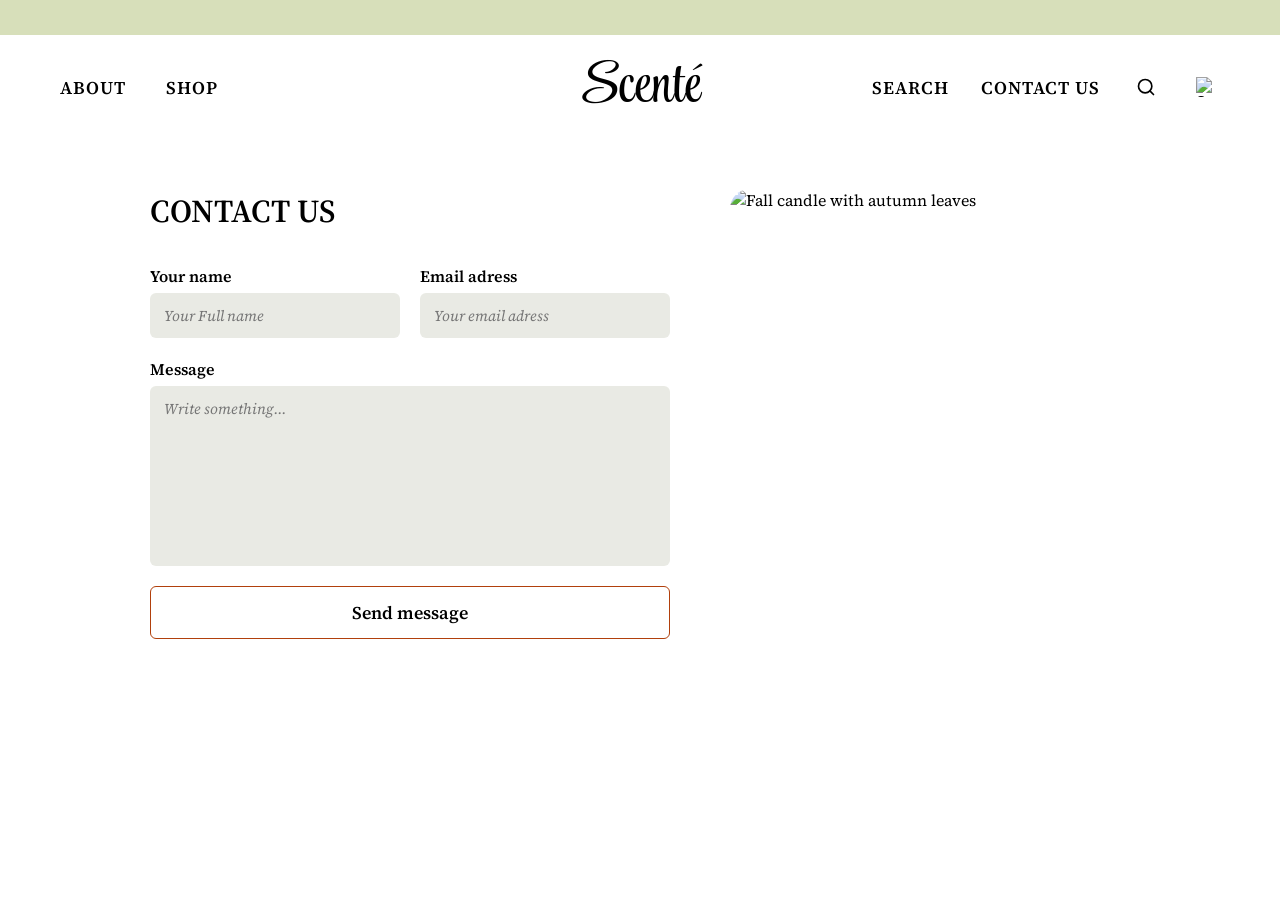
==== contact.html @ e57ee528 "Add Scenté website — Home, Collection and Contact Us pages" ====
<!DOCTYPE html>
<html lang="en">
<head>
  <meta charset="UTF-8">
  <meta name="viewport" content="width=device-width, initial-scale=1.0">
  <title>Scenté — Contact Us</title>
  <link rel="stylesheet" href="css/style.css">
  <link href="https://fonts.googleapis.com/css2?family=Source+Serif+4:ital,opsz,wght@0,8..60,400;0,8..60,600;1,8..60,400&family=Style+Script&family=Tangerine:wght@400;700&display=swap" rel="stylesheet">
</head>
<body>

  <!-- ======================== NAVBAR ======================== -->
  <header class="navbar">
    <div class="nav-top-bar"></div>
    <div class="nav-main">
      <nav class="nav-links nav-left">
        <a href="index.html#about">ABOUT</a>
        <a href="index.html#collection">SHOP</a>
      </nav>
      <a href="index.html" class="nav-logo">Scenté</a>
      <nav class="nav-links nav-right">
        <a href="index.html#collection">SEARCH</a>
        <a href="contact.html">CONTACT US</a>
        <button class="nav-icon-btn" aria-label="Search">
          <svg xmlns="http://www.w3.org/2000/svg" width="20" height="20" viewBox="0 0 24 24" fill="none" stroke="currentColor" stroke-width="2" stroke-linecap="round" stroke-linejoin="round">
            <circle cx="11" cy="11" r="8"></circle>
            <line x1="21" y1="21" x2="16.65" y2="16.65"></line>
          </svg>
        </button>
        <button class="nav-icon-btn" aria-label="Cart">
          <img src="http://localhost:3845/assets/fbdf176155204ea133a0723d95080007fca0fe8a.svg" alt="Cart">
        </button>
      </nav>
    </div>
  </header>

  <!-- ======================== CONTACT MAIN ======================== -->
  <main class="contact-main">

    <!-- Form Section -->
    <section class="contact-form-section">
      <h1 class="contact-title">CONTACT US</h1>
      <form>
        <div class="form-row">
          <div class="form-group">
            <label class="form-label" for="name">Your name</label>
            <input type="text" id="name" class="form-input" placeholder="Your Full name">
          </div>
          <div class="form-group">
            <label class="form-label" for="email">Email adress</label>
            <input type="email" id="email" class="form-input" placeholder="Your email adress">
          </div>
        </div>
        <div class="form-group full-width">
          <label class="form-label" for="message">Message</label>
          <textarea id="message" class="form-textarea" placeholder="Write something..."></textarea>
        </div>
        <button type="submit" class="btn-send">Send message</button>
      </form>
    </section>

    <!-- Image Section -->
    <section class="contact-image-section">
      <img
        src="http://localhost:3845/assets/df61f1279ab7e3c32fcf7daadf4b498d48e5f053.png"
        alt="Fall candle with autumn leaves"
        class="contact-image"
      >
    </section>

  </main>

</body>
</html>
---- css/style.css ----
/* ============================================
   RESET & BASE
   ============================================ */
*, *::before, *::after {
  box-sizing: border-box;
  margin: 0;
  padding: 0;
}

:root {
  --color-green-bar: rgba(172, 189, 111, 0.48);
  --color-footer-bg: #d7dfba;
  --color-collection-bg: #e9eae4;
  --color-rust: #b1400c;
  --color-btn-dark: #3d3d5c;
  --font-serif: 'Source Serif 4', serif;
  --font-script: 'Style Script', cursive;
  --font-tangerine: 'Tangerine', cursive;
}

html {
  scroll-behavior: smooth;
}

body {
  font-family: var(--font-serif);
  color: #000;
  background: #fff;
}

a {
  text-decoration: none;
  color: inherit;
}

/* ============================================
   NAVBAR
   ============================================ */
.navbar {
  position: sticky;
  top: 0;
  z-index: 100;
  background: #fff;
}

.nav-top-bar {
  height: 35px;
  background: var(--color-green-bar);
}

.nav-main {
  display: grid;
  grid-template-columns: 1fr auto 1fr;
  align-items: center;
  padding: 0 60px;
  height: 104px;
}

.nav-links {
  display: flex;
  align-items: center;
  gap: 40px;
}

.nav-links a {
  font-family: var(--font-serif);
  font-weight: 600;
  font-size: 18px;
  letter-spacing: 1px;
  transition: opacity 0.2s;
}

.nav-links a:hover {
  opacity: 0.6;
}

.nav-logo {
  font-family: var(--font-script);
  font-size: 60px;
  line-height: 1;
  color: #000;
  padding: 0 48px;
}

.nav-right {
  display: flex;
  align-items: center;
  gap: 32px;
  justify-content: flex-end;
}

.nav-icon-btn {
  background: none;
  border: none;
  cursor: pointer;
  display: flex;
  align-items: center;
  padding: 4px;
}

.nav-icon-btn svg,
.nav-icon-btn img {
  width: 20px;
  height: 20px;
}

/* ============================================
   HERO
   ============================================ */
.hero {
  position: relative;
  height: 580px;
  overflow: hidden;
  display: flex;
  align-items: center;
  justify-content: center;
  padding-bottom: 180px;
}

.hero-bg {
  position: absolute;
  inset: 0;
  background-size: cover;
  background-position: center bottom;
}

.hero-bg::after {
  content: '';
  position: absolute;
  inset: 0;
  background: rgba(0, 0, 0, 0.22);
}

.hero-content {
  position: relative;
  z-index: 1;
  text-align: center;
  color: #fff;
  display: flex;
  flex-direction: column;
  align-items: center;
  gap: 20px;
}

.hero-title {
  font-family: var(--font-serif);
  font-weight: 400;
  font-size: 64px;
  color: #fff;
}

.hero-subtitle {
  font-family: var(--font-serif);
  font-weight: 400;
  font-size: 32px;
  color: #fff;
}

.btn-shop-now {
  display: inline-block;
  background: #7a9040;
  color: #fff;
  font-family: var(--font-serif);
  font-weight: 600;
  font-size: 18px;
  letter-spacing: 2px;
  padding: 18px 52px;
  border-radius: 50px;
  transition: background 0.2s;
}

.btn-shop-now:hover {
  background: #acbd6f;
}

/* ============================================
   CANDLE INFO
   ============================================ */
.candle-info {
  display: flex;
  align-items: center;
  padding: 44px 60px 50px 180px;
  background: #fff;
}

.info-icons-group {
  display: flex;
  gap: 60px;
  align-items: flex-start;
  flex-shrink: 0;
}

.info-item {
  display: flex;
  flex-direction: column;
  align-items: center;
  gap: 14px;
  width: 180px;
}

.info-icon {
  width: 34px;
  height: 34px;
  object-fit: contain;
}

.info-item p {
  font-family: var(--font-serif);
  font-weight: 400;
  font-size: 16px;
  text-align: center;
  line-height: 1.8;
}

.info-item--quote {
  display: flex;
  flex-direction: column;
  align-items: flex-start;
  gap: 14px;
  margin-left: auto;
  max-width: 580px;
}

.info-quote-text {
  font-family: var(--font-tangerine);
  font-size: 64px;
  color: var(--color-rust);
  font-weight: 400;
  line-height: 1.1;
  white-space: nowrap;
}

.info-quote-desc {
  font-family: var(--font-serif);
  font-size: 16px;
  line-height: 1.7;
}

/* ============================================
   COLLECTION
   ============================================ */
.collection {
  background: var(--color-collection-bg);
  padding: 44px 60px 56px;
}

.products-grid {
  display: flex;
  justify-content: center;
  gap: 46px;
}

.product-card {
  background: #fff;
  border-radius: 20px;
  padding: 28px 24px 32px;
  width: 380px;
  display: flex;
  flex-direction: column;
  align-items: center;
}

.product-img {
  width: 100%;
  height: 300px;
  object-fit: contain;
  margin-bottom: 22px;
}

.product-scent {
  font-family: var(--font-serif);
  font-weight: 600;
  font-size: 17px;
  text-align: center;
  margin-bottom: 14px;
}

.product-divider {
  width: 100%;
  border: none;
  border-top: 1px solid #bbb;
  margin-bottom: 14px;
}

.product-price {
  font-family: var(--font-serif);
  font-weight: 600;
  font-size: 32px;
  margin-bottom: 18px;
}

.btn-add-to-cart {
  background: var(--color-btn-dark);
  color: #fff;
  font-family: var(--font-serif);
  font-weight: 600;
  font-size: 17px;
  letter-spacing: 1px;
  padding: 14px 0;
  border: none;
  border-radius: 50px;
  cursor: pointer;
  width: 191px;
  transition: background 0.2s;
}

.btn-add-to-cart:hover {
  background: #2d2d4c;
}

/* ============================================
   FOOTER
   ============================================ */
.footer {
  background: var(--color-footer-bg);
  padding: 50px 60px 28px;
}

.footer-inner {
  display: flex;
  justify-content: space-between;
  align-items: flex-start;
  gap: 40px;
  margin-bottom: 44px;
}

.footer-brand {
  display: flex;
  flex-direction: column;
  gap: 24px;
}

.footer-logo {
  font-family: var(--font-script);
  font-size: 60px;
  line-height: 1;
  display: block;
}

.footer-socials {
  display: flex;
  gap: 10px;
  align-items: center;
}

.footer-socials a {
  display: flex;
}

.footer-socials img {
  width: 26px;
  height: 26px;
  object-fit: contain;
}

.footer-contact h3 {
  font-family: var(--font-serif);
  font-weight: 600;
  font-size: 28px;
  margin-bottom: 18px;
}

.footer-contact p {
  font-family: var(--font-serif);
  font-size: 16px;
  line-height: 2.1;
}

.footer-newsletter .newsletter-title {
  font-family: var(--font-serif);
  font-weight: 400;
  font-size: 24px;
  text-align: center;
  line-height: 1.35;
  margin-bottom: 10px;
}

.newsletter-sub {
  font-family: var(--font-serif);
  font-size: 14px;
  text-align: center;
  margin-bottom: 22px;
}

.newsletter-form {
  display: flex;
  border: 1px solid var(--color-rust);
}

.newsletter-input {
  flex: 1;
  padding: 12px 16px;
  border: none;
  font-family: var(--font-serif);
  font-style: italic;
  font-size: 14px;
  background: transparent;
  outline: none;
  min-width: 0;
}

.newsletter-btn {
  padding: 12px 20px;
  background: transparent;
  border: none;
  border-left: 1px solid var(--color-rust);
  font-family: var(--font-serif);
  font-weight: 600;
  font-size: 14px;
  cursor: pointer;
  white-space: nowrap;
  transition: background 0.2s;
}

.newsletter-btn:hover {
  background: rgba(177, 64, 12, 0.1);
}

.footer-divider {
  border: none;
  border-top: 1px solid rgba(0, 0, 0, 0.25);
  margin-bottom: 18px;
}

.footer-copyright {
  font-family: var(--font-serif);
  font-size: 12px;
  text-align: right;
}

/* ============================================
   CONTACT PAGE
   ============================================ */
.contact-main {
  display: flex;
  gap: 60px;
  padding: 50px 100px;
  align-items: flex-start;
  justify-content: center;
  min-height: calc(100vh - 139px);
}

.contact-form-section {
  flex: 0 0 520px;
}

.contact-title {
  font-family: var(--font-serif);
  font-weight: 600;
  font-size: 32px;
  margin-bottom: 32px;
}

.form-row {
  display: flex;
  gap: 20px;
  margin-bottom: 20px;
}

.form-group {
  display: flex;
  flex-direction: column;
  gap: 6px;
  flex: 1;
}

.form-group.full-width {
  flex: unset;
  width: 100%;
  margin-bottom: 20px;
}

.form-label {
  font-family: var(--font-serif);
  font-weight: 600;
  font-size: 16px;
}

.form-input,
.form-textarea {
  background: var(--color-collection-bg);
  border: none;
  border-radius: 6px;
  padding: 12px 14px;
  font-family: var(--font-serif);
  font-style: italic;
  font-size: 15px;
  outline: none;
  width: 100%;
  color: #555;
}

.form-textarea {
  resize: none;
  height: 180px;
}

.btn-send {
  display: block;
  width: 100%;
  padding: 13px;
  background: transparent;
  border: 1.5px solid var(--color-rust);
  border-radius: 6px;
  font-family: var(--font-serif);
  font-weight: 600;
  font-size: 18px;
  cursor: pointer;
  transition: background 0.2s;
}

.btn-send:hover {
  background: rgba(177, 64, 12, 0.07);
}

.contact-image-section {
  flex: 0 0 400px;
}

.contact-image {
  width: 400px;
  height: 500px;
  object-fit: cover;
  border-radius: 20px;
  display: block;
}
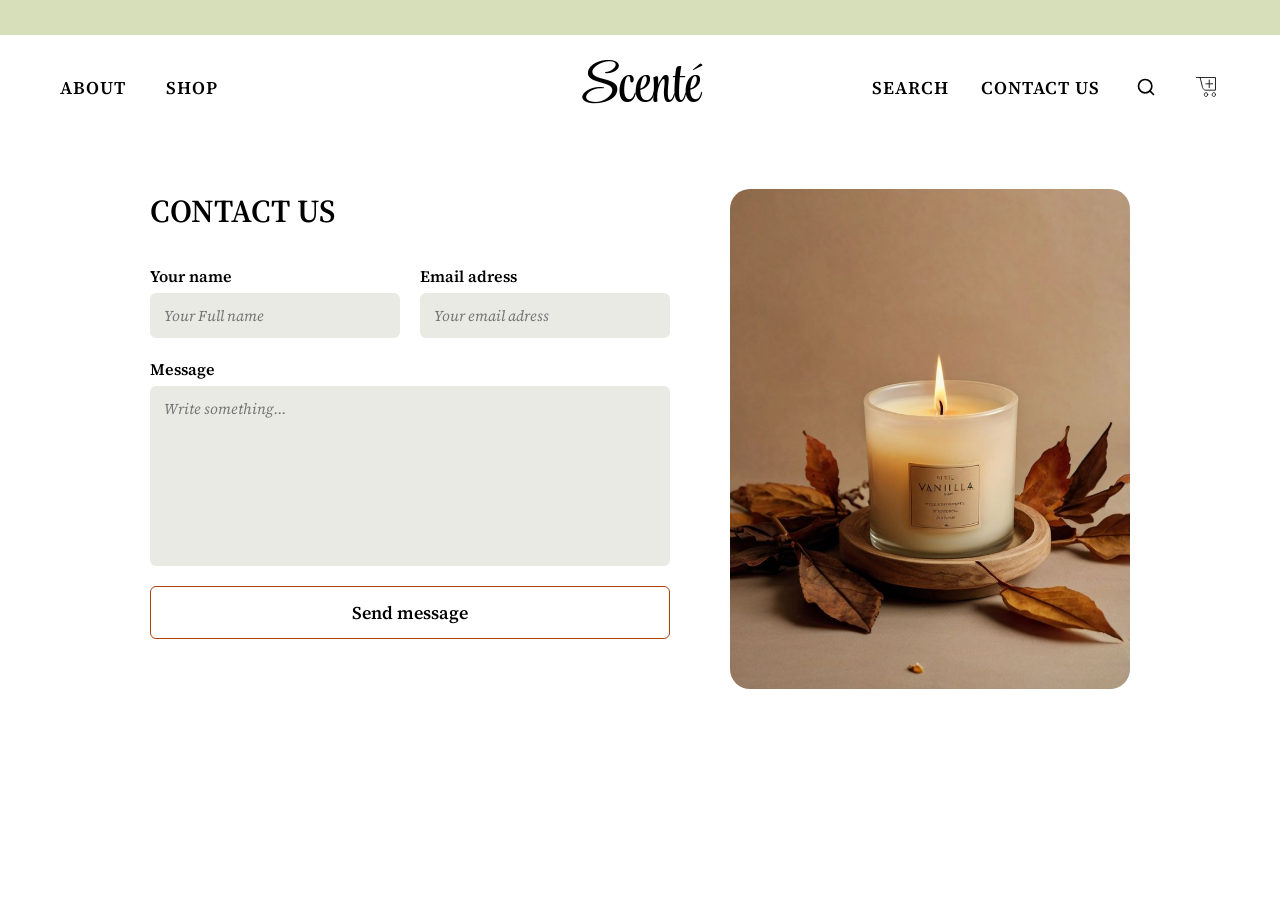
==== commit d8bf9ee9: "Add local image assets and update paths for deployment" ====
--- a/contact.html
+++ b/contact.html
@@ -28,7 +28,7 @@
           </svg>
         </button>
         <button class="nav-icon-btn" aria-label="Cart">
-          <img src="http://localhost:3845/assets/fbdf176155204ea133a0723d95080007fca0fe8a.svg" alt="Cart">
+          <img src="assets/icon-cart.svg" alt="Cart">
         </button>
       </nav>
     </div>
@@ -62,7 +62,7 @@
     <!-- Image Section -->
     <section class="contact-image-section">
       <img
-        src="http://localhost:3845/assets/df61f1279ab7e3c32fcf7daadf4b498d48e5f053.png"
+        src="assets/contact-candle.png"
         alt="Fall candle with autumn leaves"
         class="contact-image"
       >
